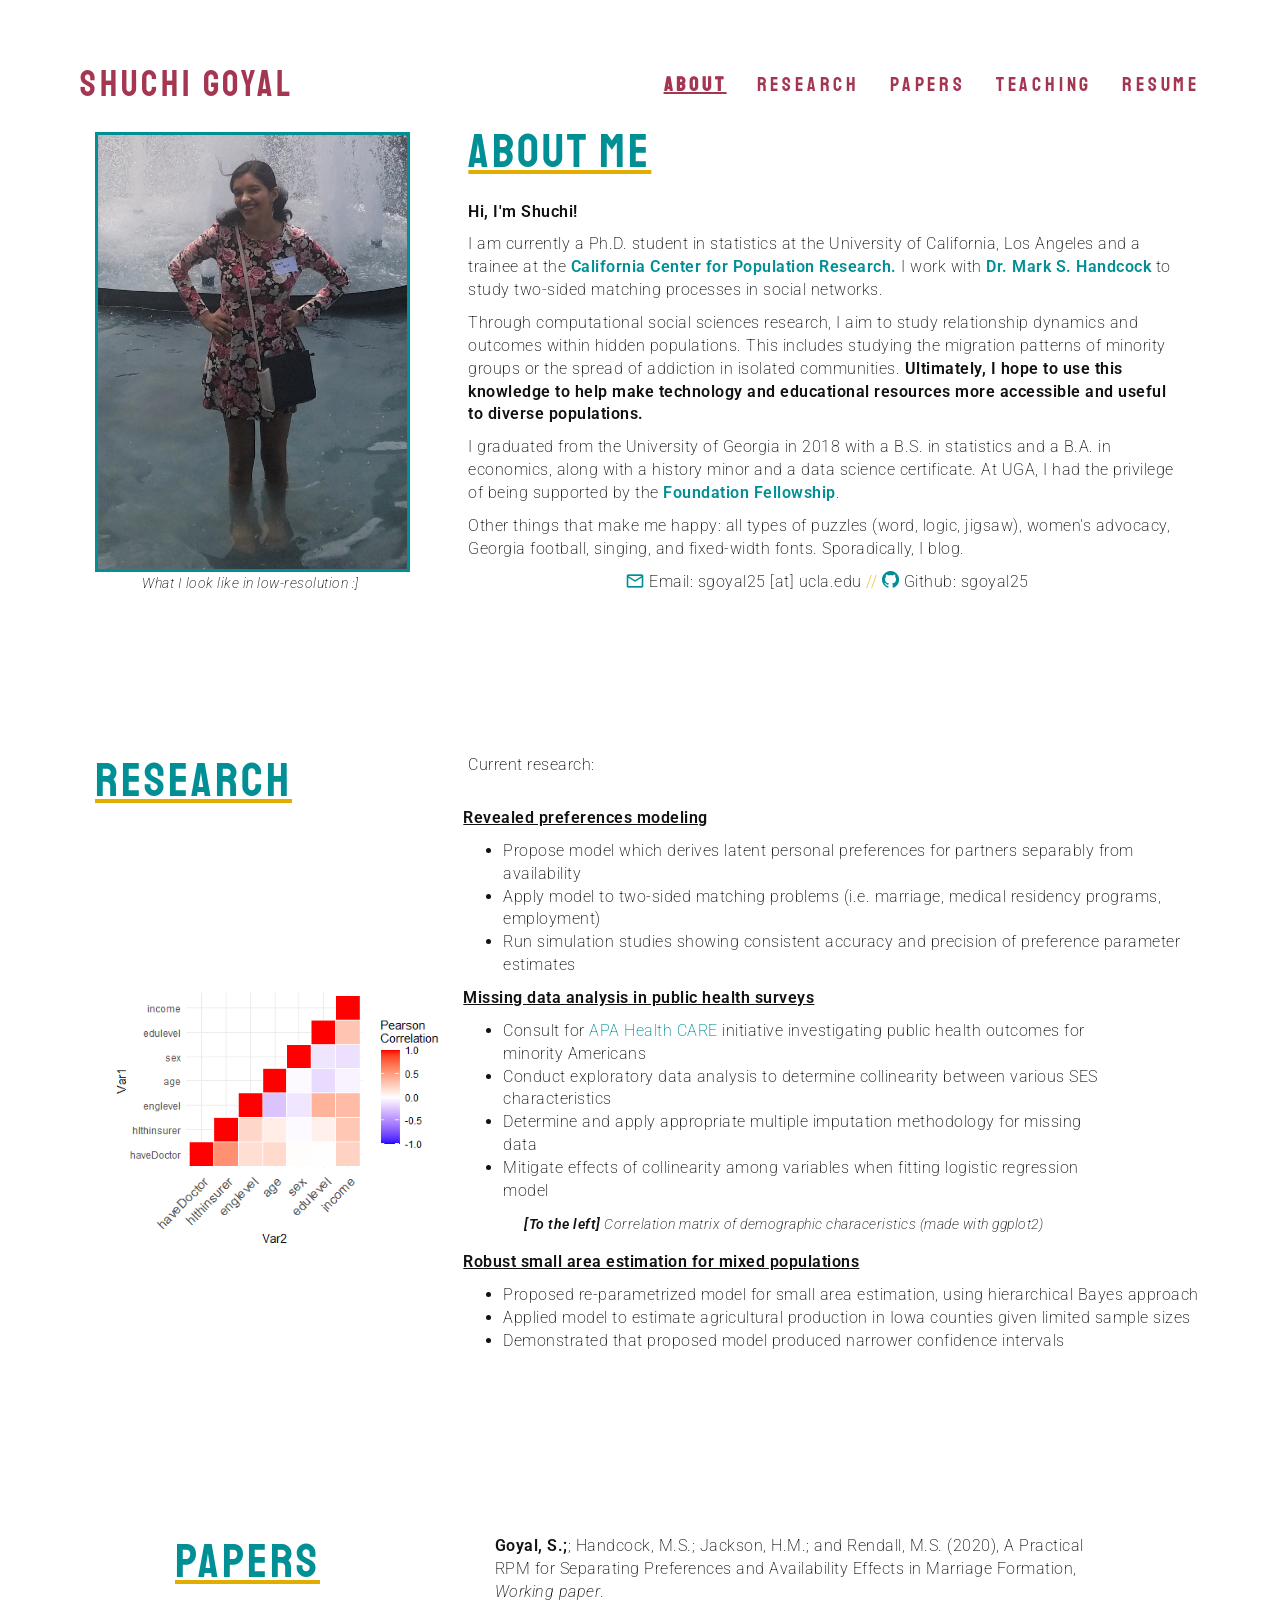
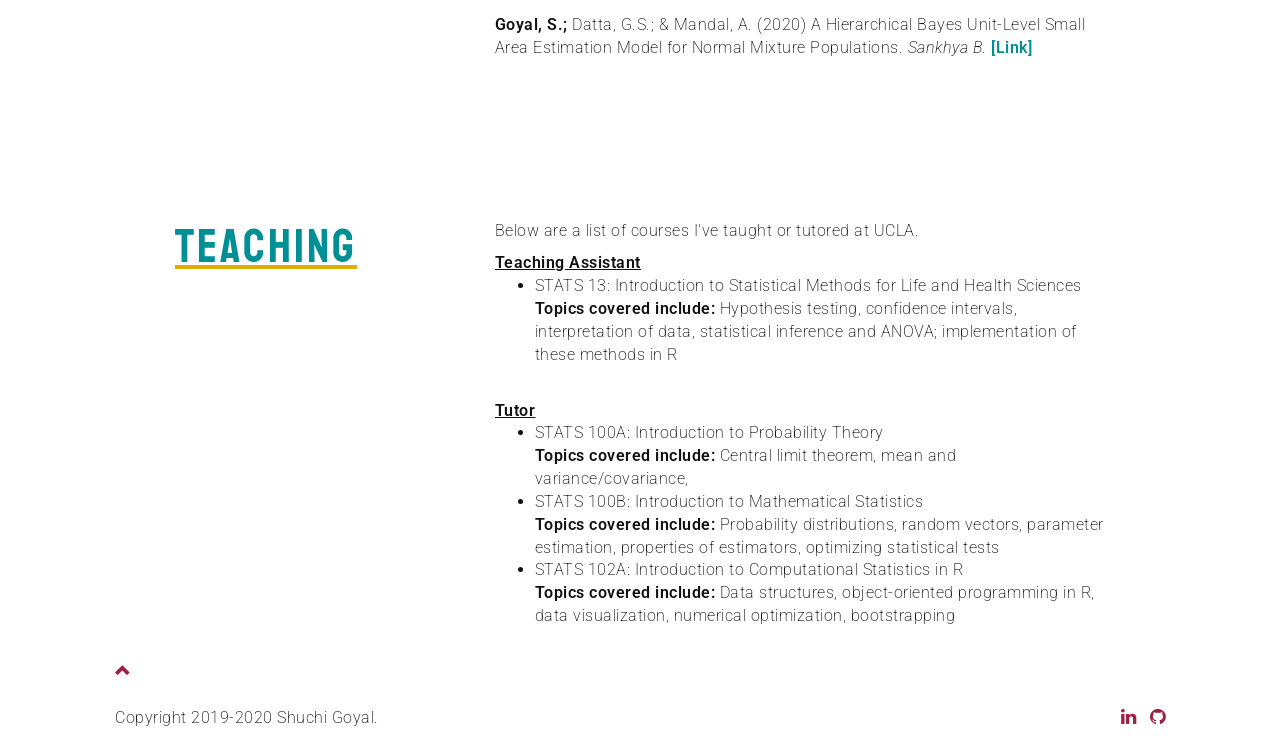
==== github draft.html @ f3f86bef "Major update" ====
<!DOCTYPE html>
<html lang="en">
<head>
  <title>Shuchi Goyal | Statistician</title>
  <meta charset="utf-8">
  <meta name="viewport" content="width=device-width, initial-scale=1.0">
  <link href="assets/css/bootstrap-responsive.css" rel="stylesheet">
  <meta name="description" content="Ph.D. Student in Statistics">
  <meta name="author" content="Shuchi Goyal">
  <link rel="stylesheet" href="https://maxcdn.bootstrapcdn.com/bootstrap/3.3.7/css/bootstrap.min.css">
  <meta name="viewport" content="width=device-width, initial-scale=1">
  <link href="https://fonts.googleapis.com/css?family=Cousine|Cutive+Mono|Overpass+Mono&display=swap" rel="stylesheet">
  <link href="https://fonts.googleapis.com/css?family=Staatliches&display=swap" rel="stylesheet">
  <link href="https://fonts.googleapis.com/css?family=Open+Sans:300" rel="stylesheet">
  <link href="https://fonts.googleapis.com/css?family=Satisfy:300, 400, 500, 600, 700" rel="stylesheet">
  <link href="https://fonts.googleapis.com/css?family=Bree+Serif:300, 400, 500, 600, 700" rel="stylesheet">
  <link href="https://fonts.googleapis.com/css?family=Roboto&display=swap" rel="stylesheet">
  <link href="https://fonts.googleapis.com/icon?family=Material+Icons" rel="stylesheet">
  <link href="images/sg.png" rel="shortcut icon" type="image/x-icon"/>
  <script src="https://ajax.googleapis.com/ajax/libs/jquery/3.2.1/jquery.min.js"></script>
  <script src="https://maxcdn.bootstrapcdn.com/bootstrap/3.3.7/js/bootstrap.min.js"></script>

<link href="https://maxcdn.bootstrapcdn.com/font-awesome/4.4.0/css/font-awesome.min.css" rel="stylesheet"/>
<link href="https://maxcdn.bootstrapcdn.com/bootstrap/3.3.5/css/bootstrap.min.css" rel="stylesheet"/>

  <style>
  body {
      font-family: 'Roboto', san-serif;
      font-size: 16px;
      letter-spacing: 0.5px;
      color: #111111;
      font-weight: 200;
	  background-color: #ffffff;
  	  padding-top: 65px;
  }
  strong{
  	font-weight: 600;
  }
  a {
	color: #008F95;
  }
  a:hover {
	color: #E1AD01;
  }
  
  h3 {
      margin: 0px 0 0px 0;
      letter-spacing: 3px;      
      font-size: 48px;
      color: #008F95;
      font-family: 'Staatliches', cursive;
	  text-align: left;
	  <!-- margin-left: 10px; -->
	  vertical-align: top;
	  text-decoration: underline;
	  text-decoration-color: #E1AD01;
  }
  h4 {
      margin: 0px 0 0px 0;
      letter-spacing: 2px;      
      font-size: 17px;
      color: #111;
      font-family: 'Open Sans', serif;
	  font-weight: 600;
  }
  .container-fluid {
  	padding-top: 60px; 
  	padding-left: 80px;
  	padding-right: 80px;
	text-align: left;
  }
  .top-buffer { margin-top:90px; }
  .top-buffer2 { margin-top:50px; }
  .bg-1 {
      background: #2d2d30;
      color: #bdbdbd;
  }
  .bg-1 h3 {color: #fff;}
  .bg-1 p {font-style: italic;}
  .list-group-item:first-child {
      border-top-right-radius: 0;
      border-top-left-radius: 0;
  }
  .navbar {
      font-family: 'Staatliches', cursive;
      font-weight: 500 !important;
      margin-bottom: 0;
      margin-top: 0;
      border: 0;
	  background-color: #ffffff;
	  font-size: 12px !important;
      letter-spacing: 3.8px;
      opacity: 0.9;
  }
  .navbar li a, .navbar .navbar-brand { 
      color: #9c2140 !important;
	  font-size: 20px
  }
  .navbar-nav li a:hover {
	  text-decoration: underline !important;
	  <!-- text-decoration-color: #E1AD01 !important; -->

  }
  .navbar-default li.active a {
      color: #9c2140 !important;
	  text-decoration: underline;
	  <!-- text-decoration-color: #E1AD01; -->
  }
.navbar-default .navbar-nav > .active > a, .navbar-default .navbar-nav > .active >   
 a:hover, .navbar-default .navbar-nav > .active > a:focus {
  /*BACKGROUND color for active*/
  background-color: #ffffff;
}
.navbar-default .navbar-nav>.active>a, .navbar-nav>.active>a:hover, .navbar-nav>.active>a:focus {
  font-weight: 800;
}
  .navbar-default .navbar-toggle {
      border-color: transparent;
  }
  footer {
	  background-color: #ffffff;
      color: #111111;
      padding-bottom: 20px;
      padding-left: 20px;
      padding-right: 20px;
  }
  footer a {
      color: #9c2140;
  }
  footer a:hover {
      color: #E1AD01;
      text-decoration: none;
  }  
  .form-control {
      border-radius: 0;
  }
  textarea {
      resize: none;
  }
  .material-icons, .icon-text {
      vertical-align: text-bottom;
    }
  .vcenter {
    display: inline-block;
    vertical-align: top;
    float: none;
  }
  .borderexample
  {
    border-style:solid;
    border-width:1px;
    border-color:#000;
  }
  .active,
  .demo:hover {
    opacity: 1;
  }
  img.hover-shadow {
    transition: 0.3s
  }
  .hover-shadow:hover {
    box-shadow: 0 4px 8px 0 rgba(0, 0, 0, 0.05), 0 6px 20px 0 rgba(0, 0, 0, 0.05)
    -webkit-transform:scale(1.19); /* Safari and Chrome */
    -moz-transform:scale(1.19); /* Firefox */
    -ms-transform:scale(1.19); /* IE 9 */
    -o-transform:scale(1.19); /* Opera */
     transform:scale(1.19);
  }
  div{
    max-width: 1350px;
  }
  </style>
</head>
<body id="home" data-spy="scroll" data-target=".navbar" data-offset="30">

<nav class="navbar navbar-default navbar-fixed-top">
  <div class="container-fluid">
    <div class="navbar-header">
      <!-- <button type="button" class="navbar-toggle" data-toggle="collapse" data-target="#myNavbar"> -->
        <!-- <span class="icon-bar"></span> -->
        <!-- <span class="icon-bar"></span> -->
        <!-- <span class="icon-bar"></span>                         -->
      <!-- </button> -->
      <a class="navbar-brand" style="font-size:300%;" href="#myPage">Shuchi Goyal</a>
    </div>
    <div class="collapse navbar-collapse" id="myNavbar">
      <ul class="nav navbar-nav navbar-right">
        <li><a href="#home">ABOUT</a></li>
        <li><a href="#research">RESEARCH</a></li>
        <li><a href="#papers">PAPERS</a></li>
        <li><a href="#teaching">TEACHING</a></li>
        <li><a href=https://drive.google.com/file/d/12onkBAIDloPB7LZ57vuVEw_0tGNp7h97/view?usp=sharing target="_blank">RESUME</a></li>
      </ul>
    </div>
  </div>
</nav>


<div class="container-fluid top-buffer3">
<div class = 'row-fluid'>
<div class="col-xs-12 col-sm-4">
<img src="images/fountain.jpg" style="border:3px; border-style:solid; border-color:#008F95; margin: 7px 0px 0px 0px" width=315>
<span style='margin-left: 47px'> <i> <small> What I look like in low-resolution :]</small></i> </span>
</div>
</div>

<div class="col-xs-12 col-sm-8">
<h3 style='font-size: 48px;'> ABOUT ME </h3>
<!-- <h3 style='font-size: 48px; text-decoration:none;'> <font style='color: #E1AD01'> <</font> ABOUT ME <font style='color: #E1AD01'>></font> </h3> -->
<!-- <h3 style='font-size: 48px; text-decoration:none;'> <font style='color: #E1AD01'> <</font> ABOUT ME <font style='color: #E1AD01'>></font> </h3> -->
<!-- <h3 style='font-size: 48px; text-decoration:none;'> < ABOUT ME > </h3> -->

<br>
<p><font style='font-weight: 600'>Hi, I'm Shuchi!</font></p>
<p>I am currently a Ph.D. student in statistics at the University of California, Los Angeles and a trainee at the <strong><a href='https://ccpr.ucla.edu/'>California Center for Population Research.</a></strong> I work with <strong><a href='http://www.stat.ucla.edu/~handcock/'>Dr. Mark S. Handcock</a></strong> to study two-sided matching processes in social networks.

<p> Through computational social sciences research, I aim to study relationship dynamics and outcomes within hidden populations. This includes studying the migration patterns of minority groups or the spread of addiction in isolated communities. <font style='font-weight: 600'>Ultimately, I hope to use this knowledge to help make technology and educational resources more accessible and useful to diverse populations.</font> </p>

<p> I graduated from the University of Georgia in 2018 with a B.S. in statistics and a B.A. in economics, along with a history minor and a data science certificate. At UGA, I had the privilege of being supported by the <strong><a href='https://honors.uga.edu/c_s/scholarships/f_f/foundation_fellows.html'>Foundation Fellowship</a></strong>. <!-- and conducted research in small area estimation under the advisement of <strong><a href='https://www.stat.uga.edu/directory/people/abhyuday-mandal'>Dr. Abhyuday Mandal</a></strong> and <strong><a href='https://www.stat.uga.edu/directory/people/gauri-datta'>Dr. Gauri S. Datta.</a></strong> </p> -->

<!-- <font style='color:#E1AD01'></font> -->
<p> Other things that make me happy: all types of puzzles (word, logic, jigsaw), women's advocacy, Georgia football, singing, and fixed-width fonts. Sporadically, I blog.</p>
<p style='text-align:center'> <a href="mailto:sgoyal25@ucla.edu"><i class="material-icons" style='font-size:20px'>mail_outline</i></a> Email: sgoyal25 [at] ucla.edu <font style='color:#E1AD01'> // </font> <a href="https://github.com/sgoyal25" target='_blank'><i class="fa fa-github" style='font-size:20px'></i></a> Github: sgoyal25 </p>
</div>
</div>



<!-- <div class="container-fluid top-buffer2"> -->
<!-- <div class = 'row-fluid'> -->
<!-- <div class="col-xs-12 col-sm-3"> -->
<!-- <h3 style="border:3px; border-style:dotted; border-color:#E1AD01; padding: 0.5em;"> ABOUT < /h3> -->
<!-- <h3> ABOUT</h3> <div class='verticalLine' style='height:80px'> </div> -->
<!-- </div> -->
<!-- </div> -->

<!-- <div class="col-xs-12 col-sm-8 col-md-offset-1"> -->
<!-- <div class = 'row'> -->
<!-- <div class = 'col-sm-2 img-circle vcenter'>  -->
<!-- <img src="images/candidsq.jpg" style="border:3px; border-style:solid; border-color:#008F95;" width=190> -->
<!-- </div> -->
<!-- <div class = 'col-sm-6 col-md-offset-2 vcenter'> -->
<!-- <p><strong>Hi, my name is Shuchi!</strong></p> -->
<!-- <p>Insert description here. Insert description here. Insert description here. Insert description here. Insert description here. Insert description here. Insert description here. Insert description here. Insert description here. Insert description here. </p> -->
<!-- <p><a href="mailto:sgoyal25@ucla.edu"><i class="material-icons" style='font-size:20px'>mail_outline</i></a> Email: sgoyal25 [<strong>asperand</strong>] ucla.edu</p> -->
<!-- </div> -->
<!-- </div> -->
<!-- <h4><u>About Me</u> </h4> -->
<!-- Gotta fill this in! -->
<!-- </div> -->
<!-- </div> -->

<!-- Container (First Portion) -->
<!-- <div class="container-fluid top-buffer2"> -->
<!-- <div class = 'row-fluid'> -->
<!-- <div class="col-xs-12 col-sm-4 col-sm-offset-4"> -->
<!-- <h3 style="border:3px; border-style:solid; border-color:#E1AD01; padding: 0.5em;"> ABOUT</h3> -->
<!-- <h3 style="font-size:80px;"> ABOUT</h3> -->
<!-- <h3> ABOUT</h3> -->
<!-- </div> -->
<!-- </div> -->
<!-- </div> -->

<!-- <div class="container-fluid top-buffer4"> -->
<!-- <div class = 'row-fluid'> -->
<!-- <div class="col-xs-12 col-sm-9 col-md-offset-2"> -->
<!-- <div class = 'row'> -->
<!-- <div class = 'col-sm-4 img-circle vcenter'>  -->
<!-- <img src="images/candidsq.jpg" style="border:3px; border-style:solid; border-color:#008F95;" width=220> -->
<!-- </div> -->
<!-- <div class = 'col-sm-7 vcenter'> -->
<!-- <p><strong>Hi, my name is Shuchi!</strong></p> -->
<!-- <p>Insert description here. Insert description here. Insert description here. Insert description here. Insert description here. Insert description here. Insert description here. Insert description here. Insert description here. Insert description here. </p> -->
<!-- <p><a href="mailto:sgoyal25@ucla.edu"><i class="material-icons" style='font-size:20px'>mail_outline</i></a> Email: sgoyal25 [<strong>at</strong>] ucla.edu</p> -->
<!-- </div> -->
<!-- </div> -->
<!-- <br /> -->
<!-- <h4><u>About Me</u> </h4> -->
<!-- Gotta fill this in! -->
<!-- </div> -->
<!-- </div> -->
<!-- </div> -->



<!-- Container (Research) -->
<div id = "research" div class="container-fluid">
<div class = 'row-fluid top-buffer'>
<div class="col-xs-12 col-sm-3">
<h3>Research</h3>
</div>

<div class="col-xs-12 col-sm-8 col-sm-offset-1">
Current research:
</div>

<div class = 'row'>
<div class="col-xs-12 col-sm-8 col-sm-offset-4">
<p><u><strong>Revealed preferences modeling</strong></u></p>
<ul>
<li> Propose model which derives latent personal preferences for partners separably from availability</li>
<li> Apply model to two-sided matching problems (i.e. marriage, medical residency programs, employment)</li>
<li> Run simulation studies showing consistent accuracy and precision of preference parameter estimates
</div>
</div>

<!-- <div class = 'row'>
<div class="col-xs-12 col-sm-8 col-sm-offset-4">
<p><u><strong>Missing data analysis for public health records</strong></u></p>
<ul>
<li> Model the underlying preferences which influence the formation of partnerships in bipartite network (ex. heterosexual marriages)</li>
<li> Apply model to data from the American Community Survey and Survey of Income and Program Participation
<li> Simulate marital partnerships in a population assuming known preferences and analyze model performance </li>
<li> Construct probabilities for people of different "types" remaining single</li>
</div>
</div> -->

<div class = 'row'>
<div class = 'col-sm-2 vcenter'> 
<img src="images/APA_corr.png" style="fill:#008F95" class="ratio hover-shadow" width=400>
</div><!--
--><div class = 'col-sm-7 col-md-offset-2 vcenter hcenter'>
<p><u><strong>Missing data analysis in public health surveys</strong></u></p>
<ul>
<li> Consult for <a href=http://www.apahcare.com/> APA Health CARE </a> initiative investigating public health outcomes for minority Americans</li>
<li> Conduct exploratory data analysis to determine collinearity between various SES characteristics</li>
<li> Determine and apply appropriate multiple imputation methodology for missing data</li>
<li> Mitigate effects of collinearity among variables when fitting logistic regression model</li>
</ul>
<center><p><small><i><strong>[To the left]</strong> Correlation matrix of demographic characeristics (made with ggplot2)</i></small></p></center>
</div>
</div>

<div class = 'row'>
<div class="col-xs-12 col-sm-8 col-sm-offset-4">
<p><u><strong>Robust small area estimation for mixed populations </strong></u></p>
<ul>
<li>Proposed re-parametrized model for small area estimation, using hierarchical Bayes approach</li>
<li>Applied model to estimate agricultural production in Iowa counties given limited sample sizes</li>
<li>Demonstrated that proposed model produced narrower confidence intervals</li>
</ul>
<!-- <p><small><i><strong>[To the right]</strong> An illustration of the workflow of converting unstructured New York Times articles into a metric that can be used to forecast recessions.</i></small></p> -->
</div>
<!-- <div class = 'col-sm-2 vcenter'>
<img src="images/lda_workflow.png" class="hover-shadow" width=235>
</div> -->
</div>
<br/>

<!-- <div class = 'col-sm-7 col-md-offset-2 vcenter'>
<p><u><strong>Miscellaneous:</strong></u></p>
<ul>
<li> Misc 1</li>
<li> Misc 2</li>
</ul>
</div>
</div>
</div>
</div>
</div> -->


<!-- Container (Papers) -->
<div id = "papers" div class="container-fluid">
<div class = 'row-fluid top-buffer'>
<div class="col-xs-12 col-sm-3">
<h3>Papers</h3>
</div>

<div class="col-xs-12 col-sm-8 col-md-offset-1">
<p>
<strong>Goyal, S.;</strong>; Handcock, M.S.; Jackson, H.M.; and Rendall, M.S. (2020), A Practical RPM for Separating Preferences and Availability Effects in Marriage Formation, <i>Working paper</i>.
 </p>

<p>
<strong>Goyal, S.;</strong> Datta, G.S.; & Mandal, A. (2020) A Hierarchical Bayes Unit-Level Small Area Estimation Model for Normal Mixture Populations. <i>Sankhya B</i>. <strong><a href=https://rdcu.be/b2FCo target="_blank">[Link]</a></strong>
</p>
</div>
</div>
</div>

<!-- Container (Teaching) -->
<div id = "teaching" div class="container-fluid">
<div class = 'row-fluid top-buffer'>
<div class="col-xs-12 col-sm-3">
<h3>Teaching</h3>
</div>

<div class="col-xs-12 col-sm-8 col-md-offset-1">
  
<p>Below are a list of courses I've taught or tutored at UCLA.</p> 

<u><strong>Teaching Assistant</strong></u>
<ul>
<li> STATS 13: Introduction to Statistical Methods for Life and Health Sciences </li>
<strong>Topics covered include:</strong> Hypothesis testing, confidence intervals, interpretation of data, statistical inference and ANOVA; implementation of these methods in R 
</ul>
<br />

<u><strong>Tutor</strong></u>
<ul>
<li> STATS 100A: Introduction to Probability Theory</li>
<strong>Topics covered include:</strong> Central limit theorem, mean and variance/covariance, 
<li> STATS 100B: Introduction to Mathematical Statistics </li>
<strong>Topics covered include:</strong> Probability distributions, random vectors, parameter estimation, properties of estimators, optimizing statistical tests
<li> STATS 102A: Introduction to Computational Statistics in R</li>
<strong>Topics covered include:</strong> Data structures, object-oriented programming in R, data visualization, numerical optimization, bootstrapping
</ul>
<br />

</div>
</div>
</div>

<!-- Footer -->
<footer class="footer">
  <div class='container text-left col-sm-6'>
    <a class="up-arrow" href="#home">
    <span class="glyphicon glyphicon-chevron-up"></span>
    </a><br><br>
    <p> Copyright 2019-2020 Shuchi Goyal. </p>
  </div>
<div class = 'container text-right col-sm-6'>
  <br><br>
     <a href="https://www.linkedin.com/in/shuchigoyal/" target='blank'><i class="fa fa-linkedin" style='font-size:18px'></i></a> &nbsp
     <a href="https://github.com/sgoyal25" target='blank'><i class="fa fa-github" style='font-size:18px'></i></a>
  </p>
</div>
</footer>

<script>
$(document).ready(function(){
  // Initialize Tooltip
  $('[data-toggle="tooltip"]').tooltip(); 
  
  // Add smooth scrolling to all links in navbar + footer link
  $(".navbar a, footer a[href='#myPage']").on('click', function(event) {
    // Make sure this.hash has a value before overriding default behavior
    if (this.hash !== "") {
      // Prevent default anchor click behavior
      event.preventDefault();
      // Store hash
      var hash = this.hash;
      // Using jQuery's animate() method to add smooth page scroll
      // The optional number (900) specifies the number of milliseconds it takes to scroll to the specified area
      $('html, body').animate({
        scrollTop: $(hash).offset().top
      }, 900, function(){
   
        // Add hash (#) to URL when done scrolling (default click behavior)
        window.location.hash = hash;
      });
    } // End if
  });
   $('[data-toggle="tooltip"]').tooltip({
      animated:'fade', 
      placement: 'bottom', 
      html: true
   }); 
})
</script>

</body>
</html>
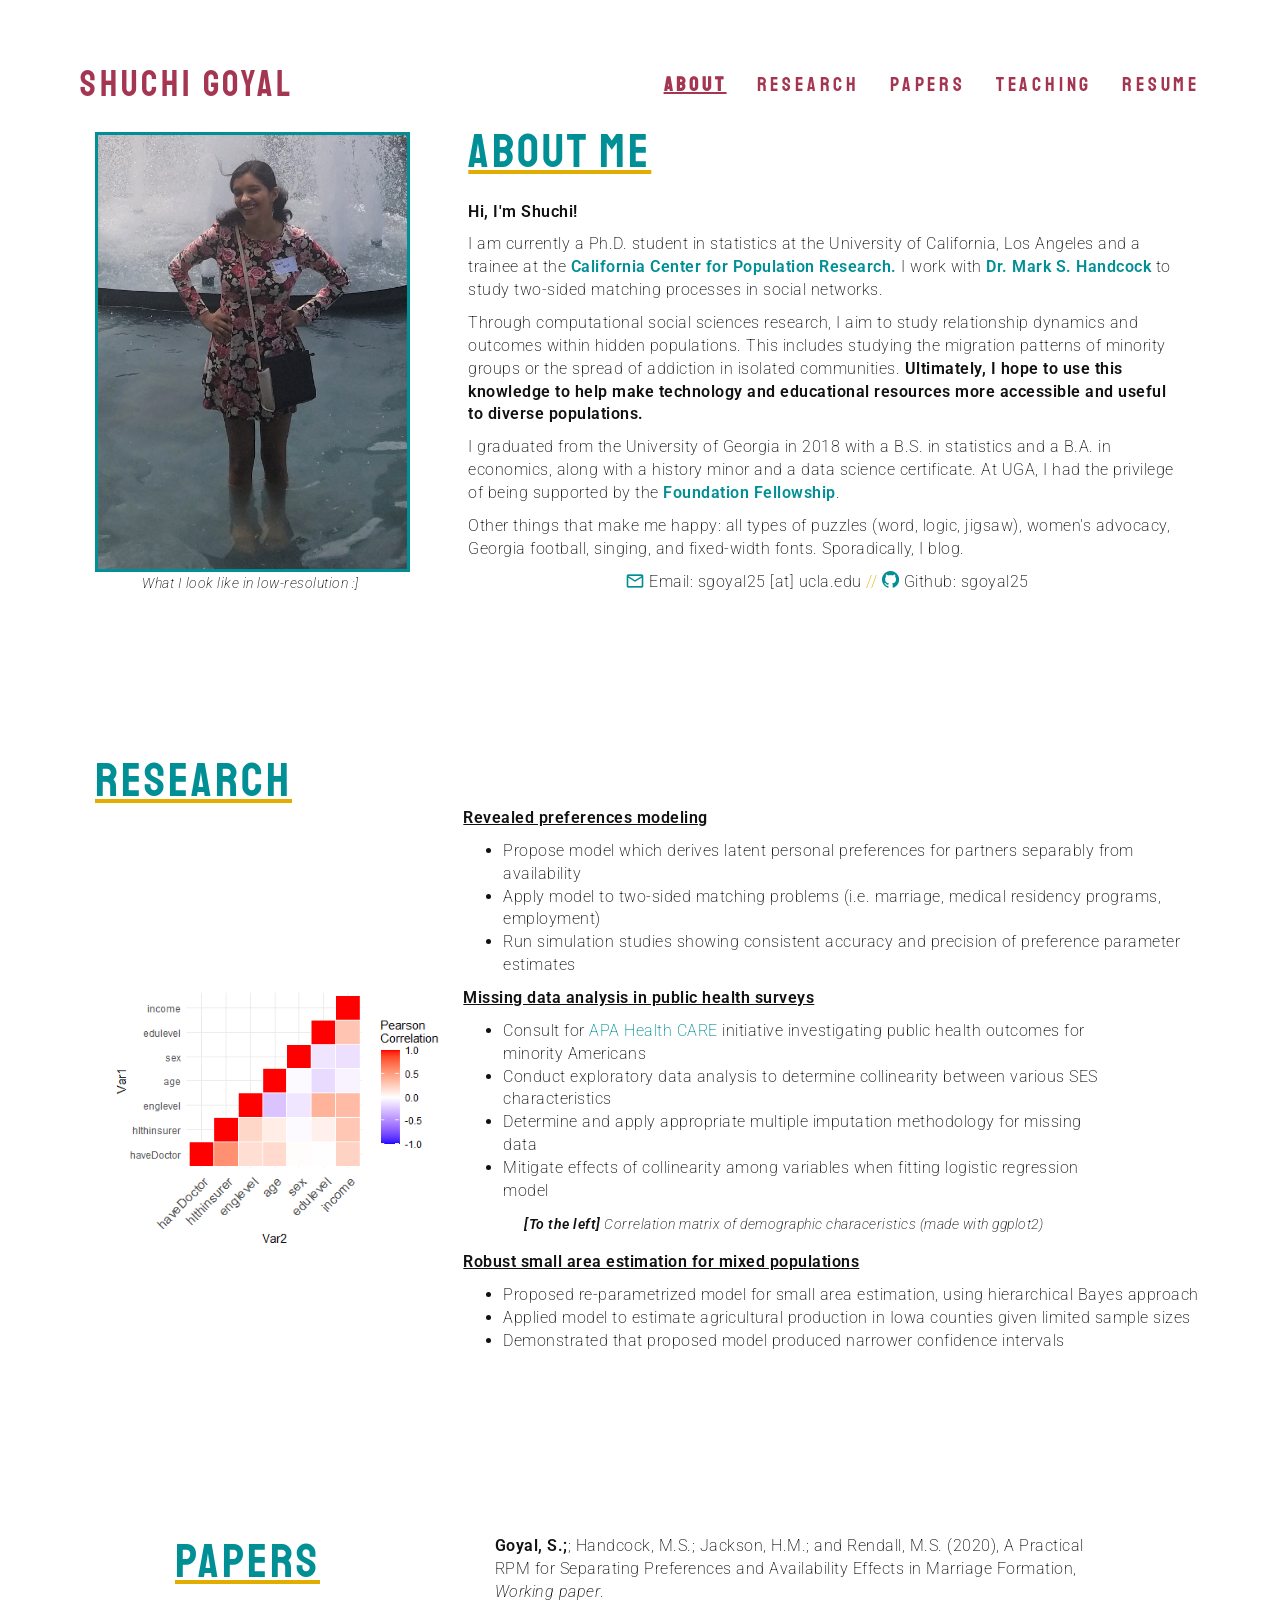
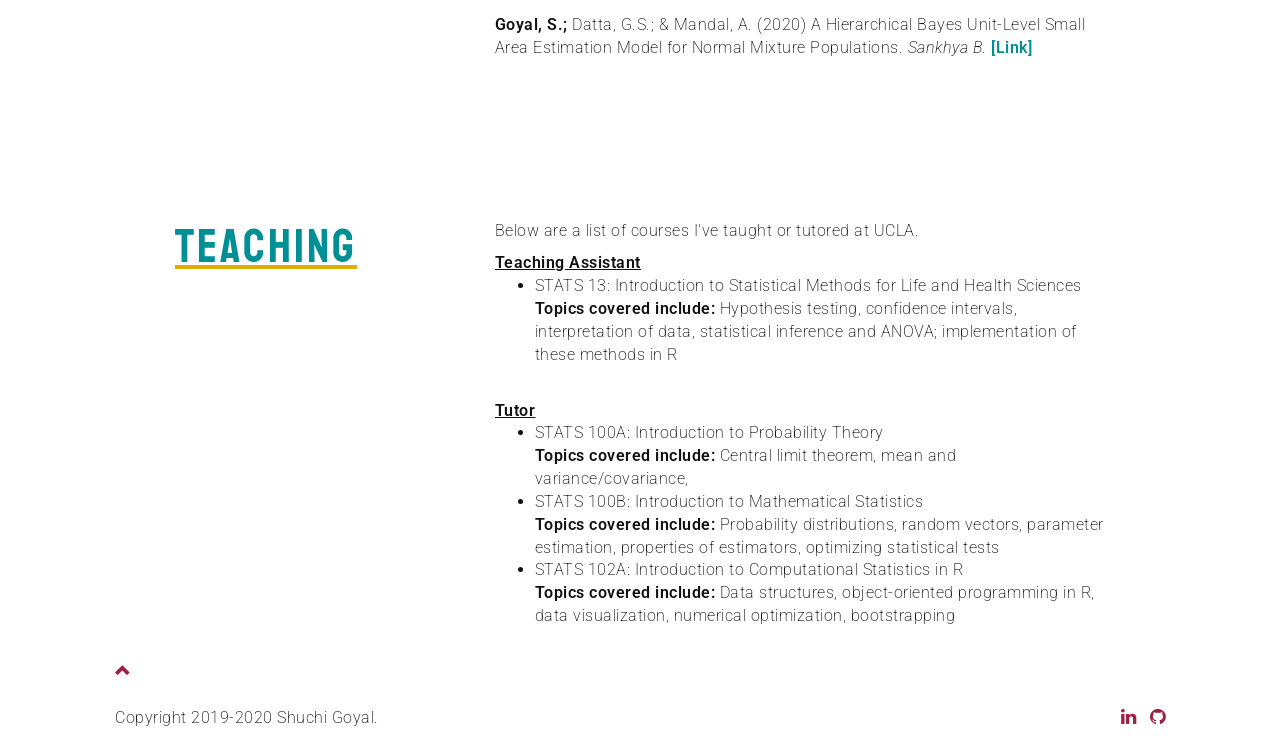
==== commit 7b0bec55: "Update github draft.html" ====
--- a/github draft.html
+++ b/github draft.html
@@ -290,10 +290,10 @@
 <h3>Research</h3>
 </div>
 
-<div class="col-xs-12 col-sm-8 col-sm-offset-1">
+<!-- <div class="col-xs-12 col-sm-8 col-sm-offset-1">
 Current research:
 </div>
-
+ -->
 <div class = 'row'>
 <div class="col-xs-12 col-sm-8 col-sm-offset-4">
 <p><u><strong>Revealed preferences modeling</strong></u></p>
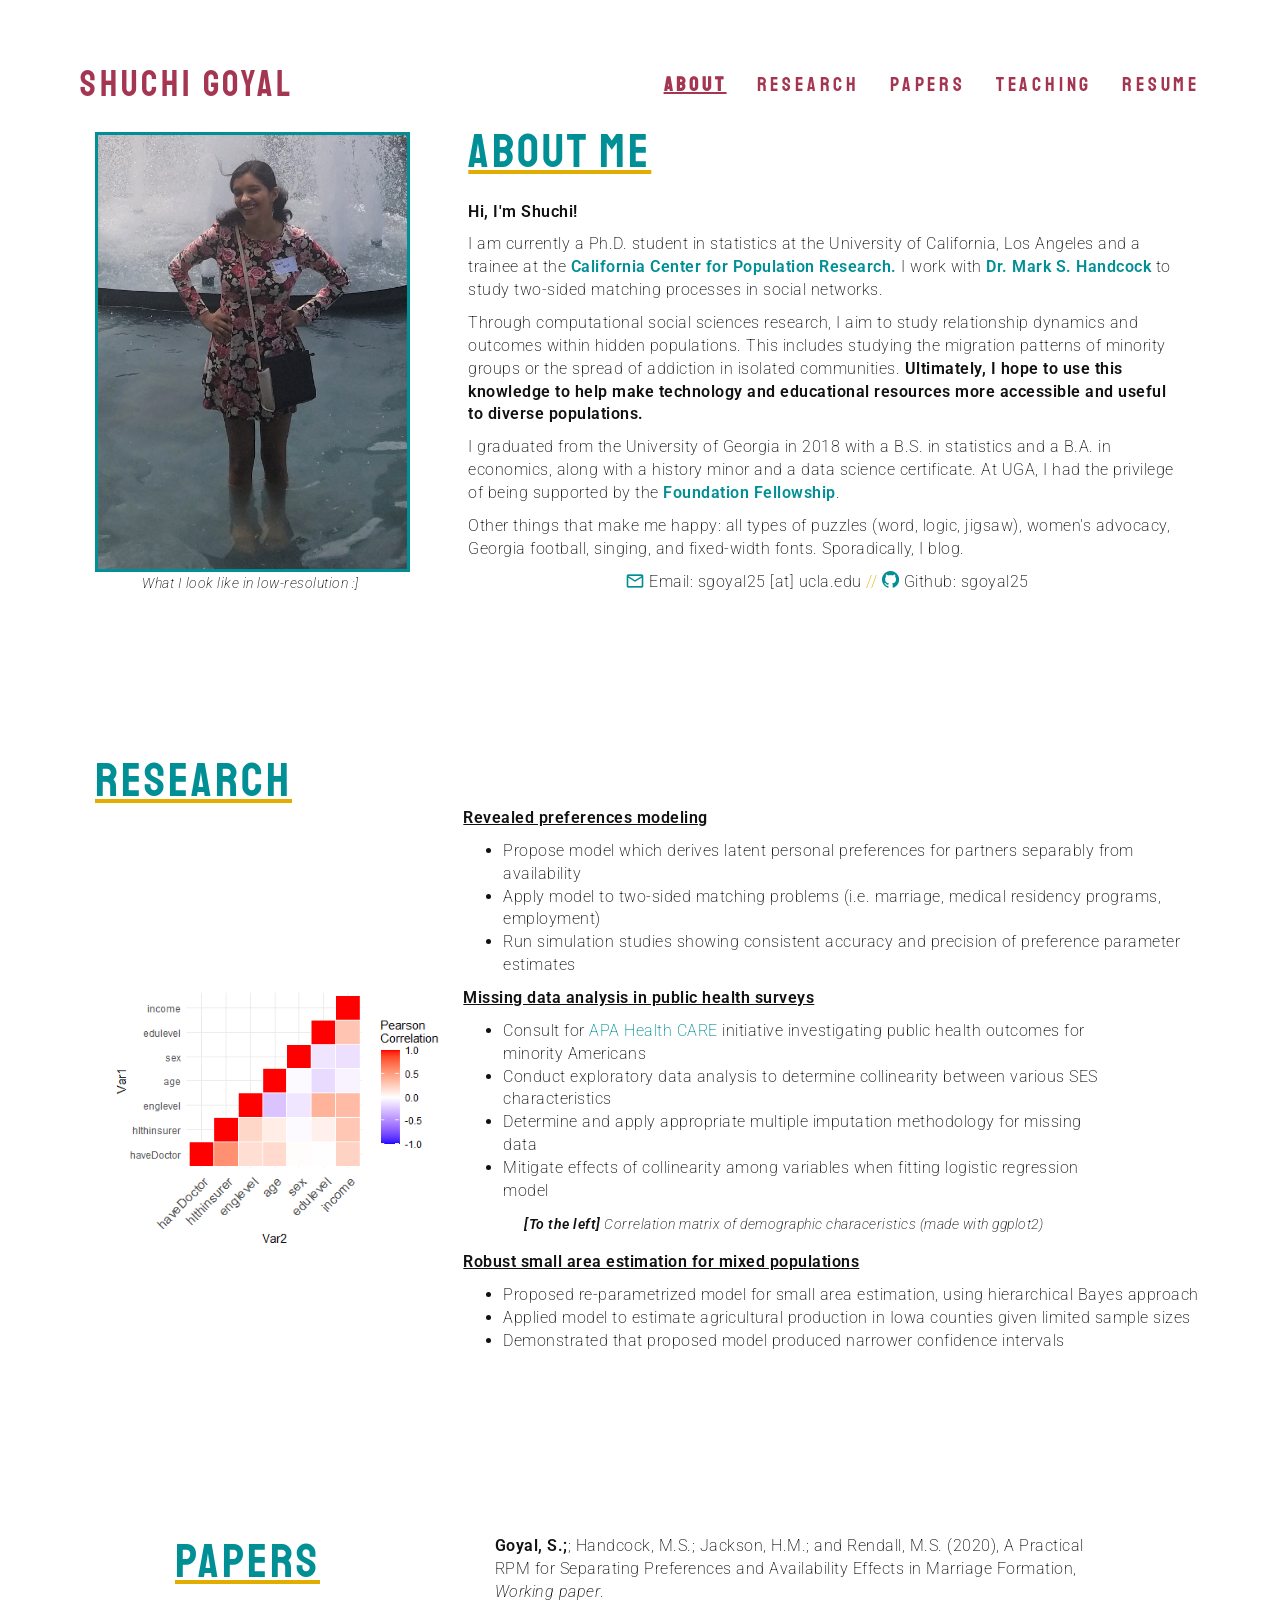
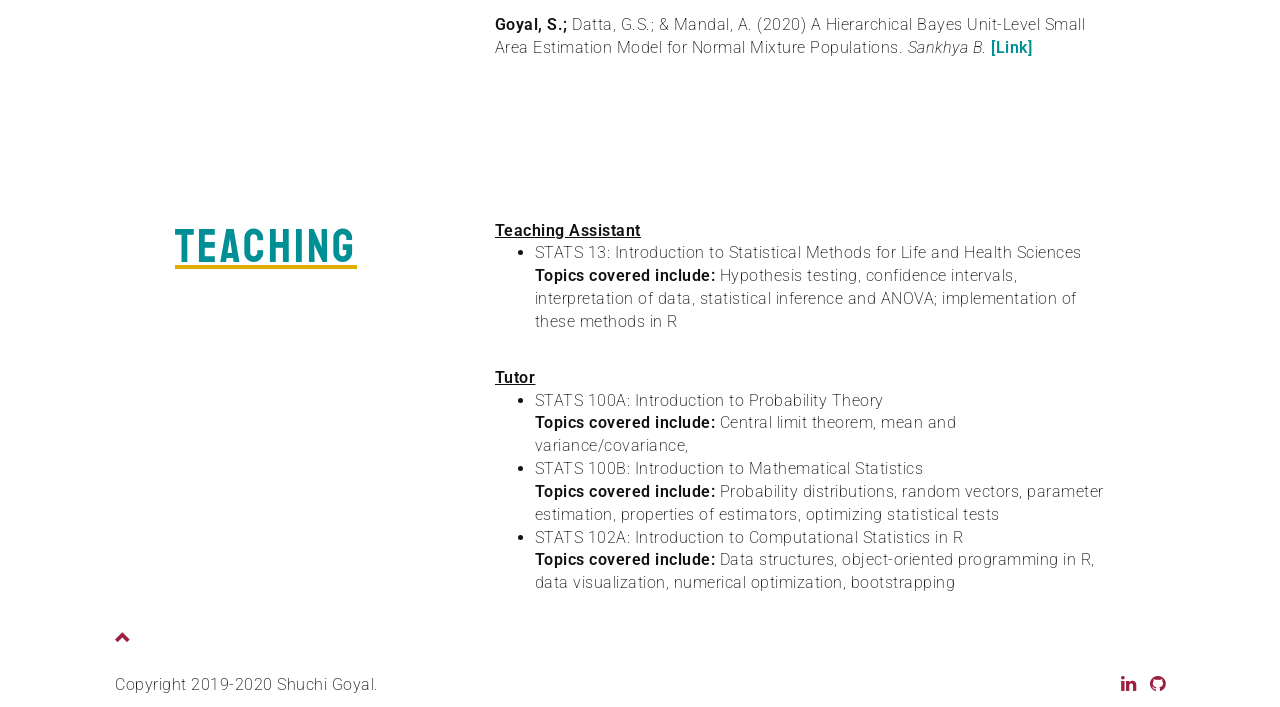
==== commit ce1cf2a6: "Update formatting" ====
--- a/github draft.html
+++ b/github draft.html
@@ -366,6 +366,7 @@
 <div class="col-xs-12 col-sm-3">
 <h3>Papers</h3>
 </div>
+</div>
 
 <div class="col-xs-12 col-sm-8 col-md-offset-1">
 <p>
@@ -377,7 +378,7 @@
 </p>
 </div>
 </div>
-</div>
+
 
 <!-- Container (Teaching) -->
 <div id = "teaching" div class="container-fluid">
@@ -388,8 +389,6 @@
 
 <div class="col-xs-12 col-sm-8 col-md-offset-1">
   
-<p>Below are a list of courses I've taught or tutored at UCLA.</p> 
-
 <u><strong>Teaching Assistant</strong></u>
 <ul>
 <li> STATS 13: Introduction to Statistical Methods for Life and Health Sciences </li>
